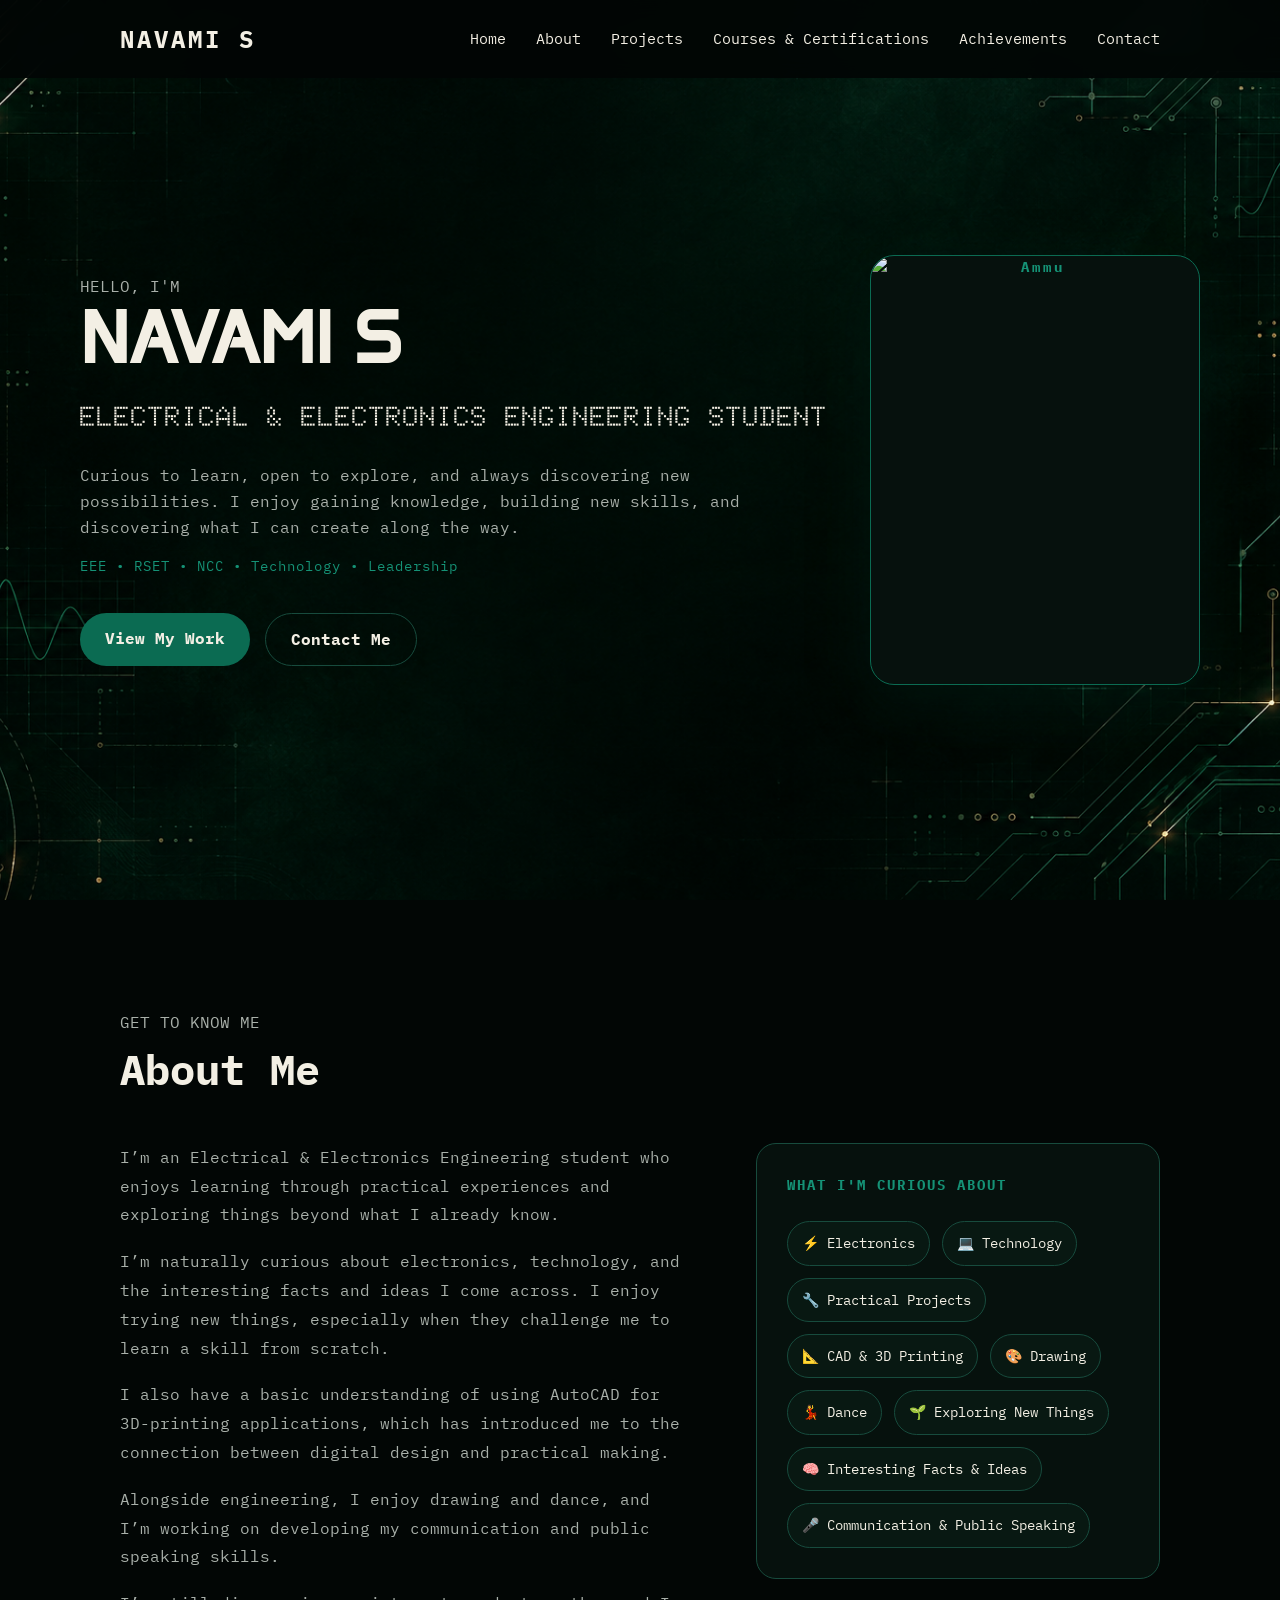
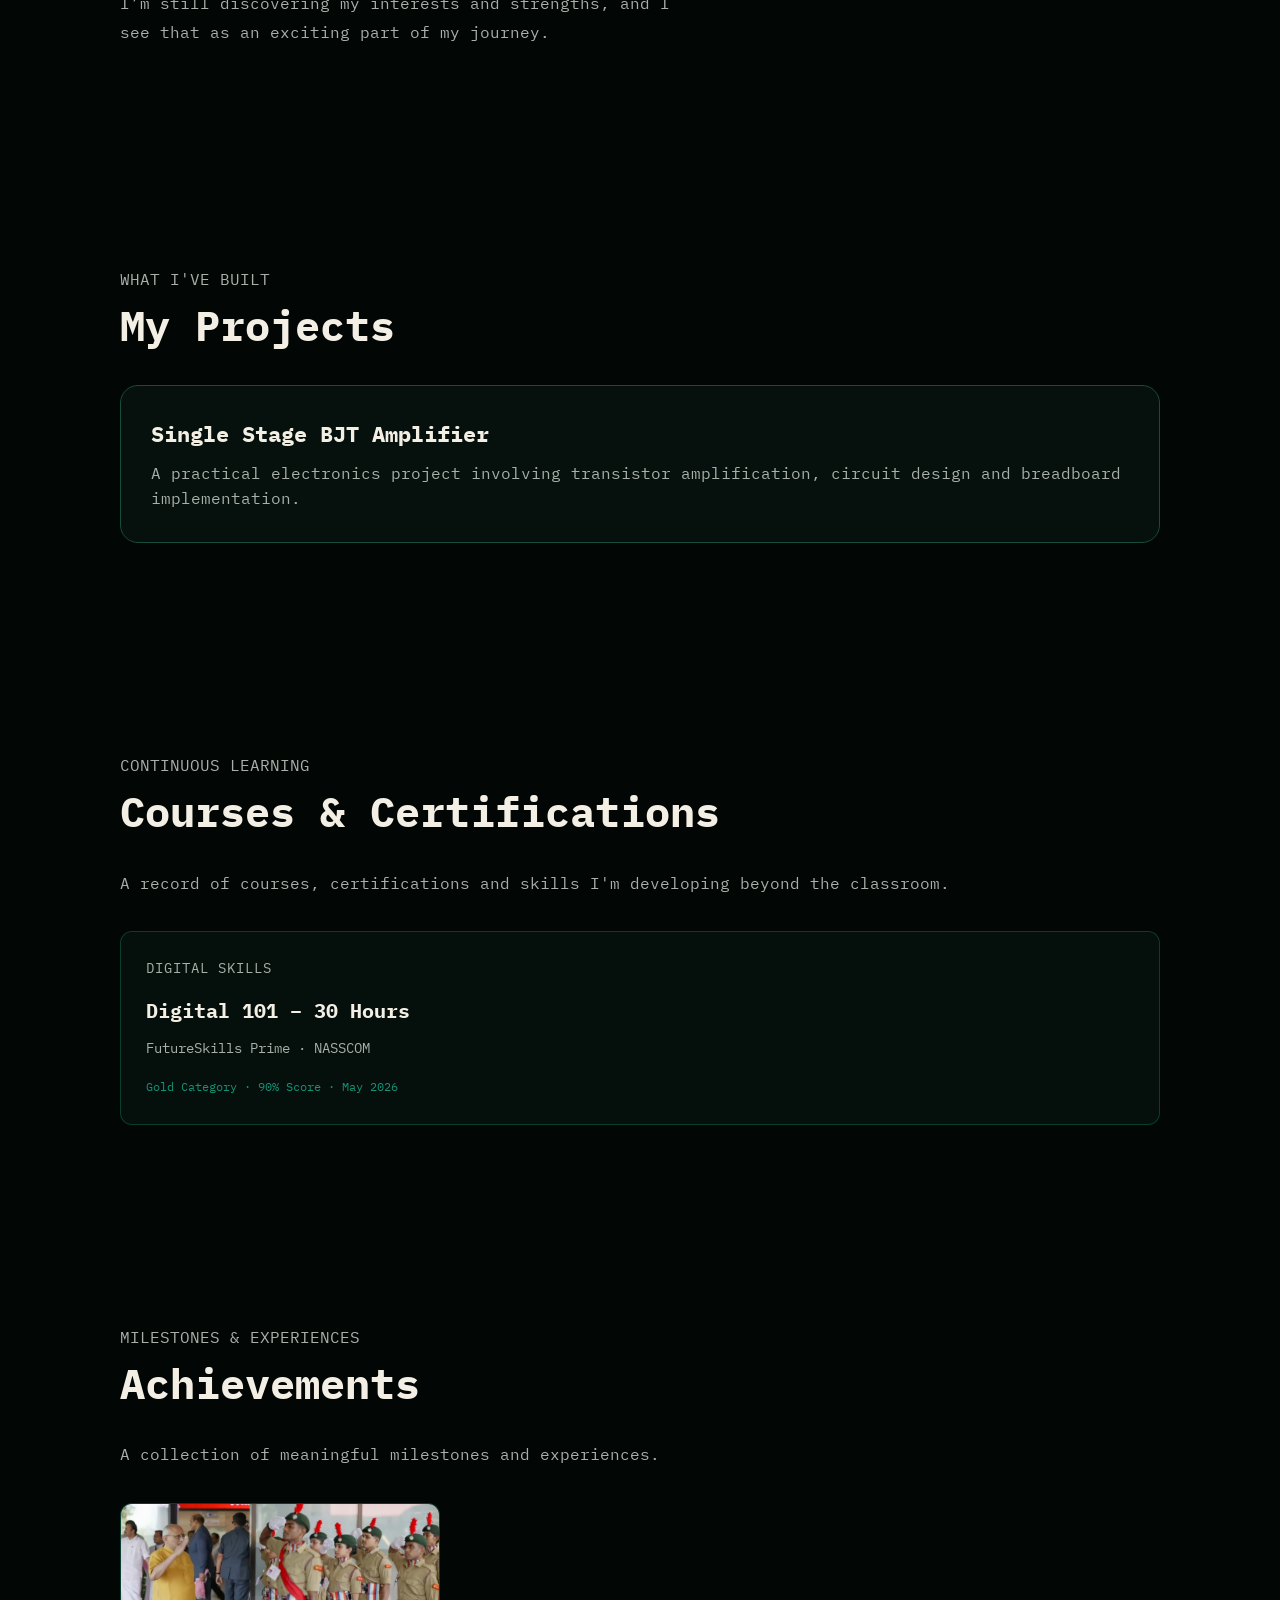
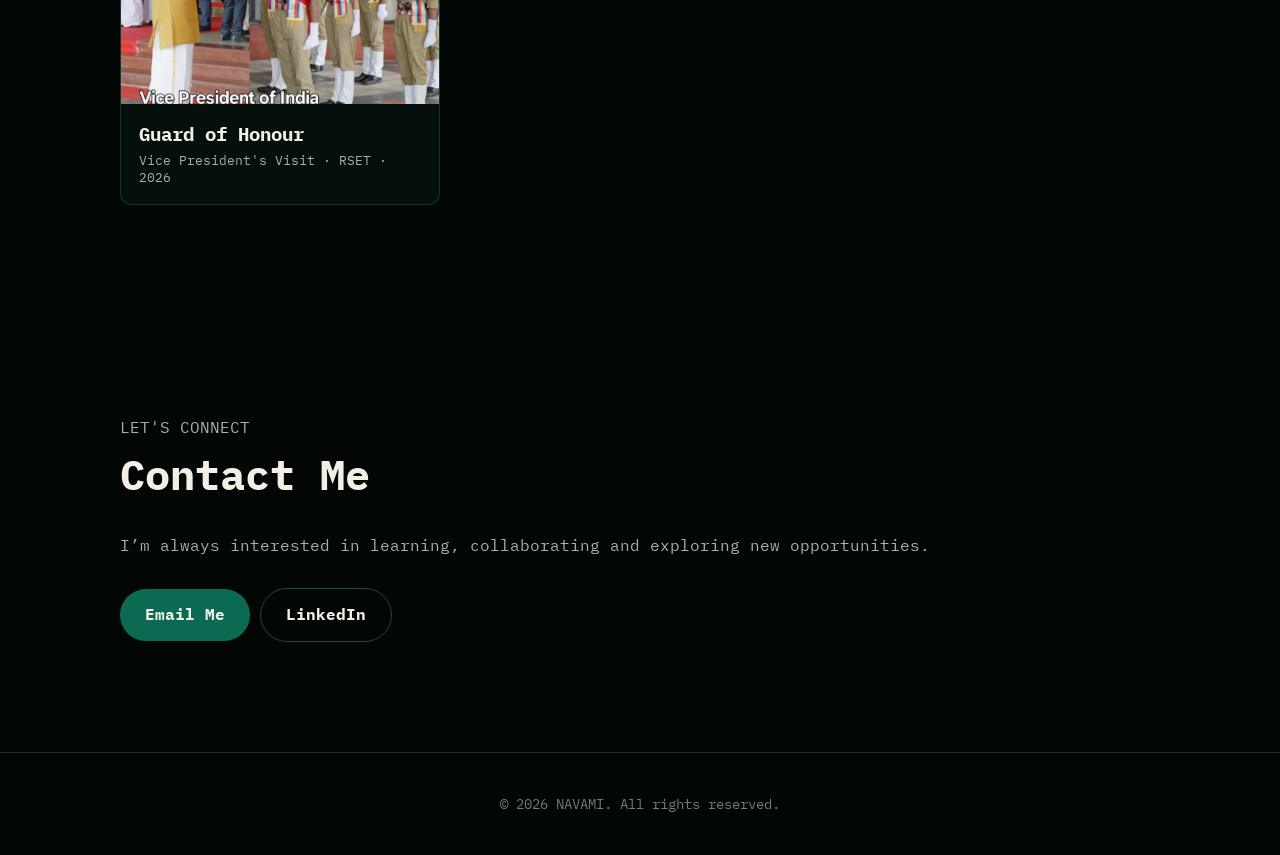
==== index.html @ b19b9f3b "Add files via upload" ====
<!DOCTYPE html>
<html lang="en">
<head>
    <meta charset="UTF-8">
    <meta name="viewport" content="width=device-width, initial-scale=1.0">
    <title>NAVAMI S | Portfolio</title>

<link rel="preconnect" href="https://fonts.googleapis.com">
<link rel="preconnect" href="https://fonts.gstatic.com" crossorigin>
<link href="https://fonts.googleapis.com/css2?family=Doto:wght@400;500;600;700&family=IBM+Plex+Mono&family=Anta&display=swap" rel="stylesheet">

    <link rel="stylesheet" href="style.css">
</head>

<body>

    <header>
        <nav>
            <div class="logo">NAVAMI S</div>

        <ul>
    <li><a href="#home">Home</a></li>
    <li><a href="#about">About</a></li>
   <li><a href="#projects">Projects</a></li>
<li><a href="#courses">Courses & Certifications</a></li>
<li><a href="#achievements">Achievements</a></li>
    <li><a href="#contact">Contact</a></li>
</ul>
        </nav>
    </header>


    <main>

<section id="home" class="hero">

    <div class="hero-text">

        <p class="small-text">HELLO, I'M</p>

        <h1>NAVAMI S</h1>

        <h2>ELECTRICAL & ELECTRONICS ENGINEERING STUDENT</h2>

        <p>
            Curious to learn, open to explore, and always discovering
            new possibilities. I enjoy gaining knowledge, building
            new skills, and discovering what I can create along the way.
        </p>

        <p class="identity">
            EEE • RSET • NCC • Technology • Leadership
        </p>

        <div class="buttons">
            <a href="#projects" class="button">View My Work</a>
            <a href="#contact" class="button outline">Contact Me</a>
        </div>

    </div>

      <div class="photo-placeholder">
        <img src="AMMU.jpg" alt="Ammu">
    </div>

</section>


  <section id="about">

    <p class="small-text">GET TO KNOW ME</p>

    <h2>About Me</h2>

    <div class="about-content">

        <div class="about-text">

            <p>
                I’m an Electrical & Electronics Engineering student who enjoys
                learning through practical experiences and exploring things
                beyond what I already know.
            </p>

            <p>
                I’m naturally curious about electronics, technology, and the
                interesting facts and ideas I come across. I enjoy trying new
                things, especially when they challenge me to learn a skill
                from scratch.
            </p>

            <p>
                I also have a basic understanding of using AutoCAD for
                3D-printing applications, which has introduced me
                to the connection between digital design and practical making.
            </p>

            <p>
                Alongside engineering, I enjoy drawing and dance, and I’m
                working on developing my communication and public speaking
                skills.
            </p>

            <p>
                I’m still discovering my interests and strengths, and I see
                that as an exciting part of my journey.
            </p>

        </div>


        <div class="interests">

            <h3>WHAT I'M CURIOUS ABOUT</h3>

            <div class="interest-list">

                <span>⚡ Electronics</span>
                <span>💻 Technology</span>
                <span>🔧 Practical Projects</span>
                <span>📐 CAD & 3D Printing</span>
                <span>🎨 Drawing</span>
                <span>💃 Dance</span>
                <span>🌱 Exploring New Things</span>
                <span>🧠 Interesting Facts & Ideas</span>
                <span>🎤 Communication & Public Speaking</span>

            </div>

        </div>

    </div>

</section>


        <section id="projects">

            <p class="small-text">WHAT I'VE BUILT</p>

            <h2>My Projects</h2>

            <div class="project-card">

                <h3>Single Stage BJT Amplifier</h3>

                <p>
                    A practical electronics project involving transistor
                    amplification, circuit design and breadboard implementation.
                </p>

            </div>


       
        </section>

<!-- COURSES & CERTIFICATIONS SECTION -->

<section id="courses">

    <p class="small-text">CONTINUOUS LEARNING</p>

    <h2>Courses & Certifications</h2>

    <p class="section-description">
        A record of courses, certifications and skills
        I'm developing beyond the classroom.
    </p>

    <div class="courses-grid">

       
<div class="course-card">

    <p class="course-category">DIGITAL SKILLS</p>

    <h3>Digital 101 – 30 Hours</h3>

    <p>FutureSkills Prime · NASSCOM</p>

    <span class="course-status">
        Gold Category · 90% Score · May 2026
    </span>

</div>


    </div>

</section>


        <!-- ACHIEVEMENTS SECTION -->
        <section id="achievements">

            <p class="small-text">MILESTONES & EXPERIENCES</p>

            <h2>Achievements</h2>

            <p class="section-description">
                A collection of meaningful milestones and experiences.
            </p>

            <div class="achievements-grid">

                <button class="achievement-card" type="button"
                    onclick="openAchievement()">

                    <img src="guard-of-honour-cover.jpg"
                         alt="Guard of Honour">

                    <div class="achievement-caption">
                        <h3>Guard of Honour</h3>
                        <p>Vice President's Visit · RSET · 2026</p>
                    </div>

                </button>

            </div>

        </section>

        <!-- ACHIEVEMENT POP-UP -->

       <div id="achievement-modal" class="achievement-modal"
     aria-hidden="true">

            <div class="modal-content">

                <button class="modal-close" type="button"
                        onclick="closeAchievement()"
                        aria-label="Close pop-up">
                    &times;
                </button>

                <!-- DETAILS FIRST -->

                <p class="small-text">ACHIEVEMENT / 01</p>

                <h2>Guard of Honour</h2>

                <p class="modal-organization">
                    RAJAGIRI SCHOOL OF ENGINEERING & TECHNOLOGY
                </p>

                <p class="modal-date">
                    31 AUGUST 2026
                </p>

                <div class="modal-divider"></div>

                <h3>About the Achievement</h3>

                <p>
                    Selected as one of 13 NCC cadets to participate
                    in the Guard of Honour during the Vice President's
                    visit to Rajagiri School of Engineering & Technology.
                </p>

                <h3>My Involvement</h3>

                <p>
                    Participated as a member of the Guard of Honour
                    representing the RSET NCC unit.
                </p>

                <div class="modal-divider"></div>

              <!-- COVER IMAGE -->

<div class="achievement-featured">
    <img class="achievement-photo"
         src="guard-of-honour-cover.jpg"
         alt="Guard of Honour cover photograph">
</div>

<!-- EVENT GALLERY -->

<h3>Event Gallery</h3>

<div class="achievement-gallery">

    <img class="achievement-photo"
         src="guard-photo-1.jpg" alt="Event photograph 1">

    <img class="achievement-photo"
         src="guard-photo-2.jpg" alt="Event photograph 2">

    <img class="achievement-photo"
         src="guard-photo-3.jpg" alt="Event photograph 3">

    <img class="achievement-photo"
         src="guard-photo-4.jpg" alt="Event photograph 4">

</div>

            </div>

        </div>
<!-- PHOTO LIGHTBOX -->

<div id="photo-lightbox" class="photo-lightbox">

    <button class="lightbox-close"
            onclick="closePhotoViewer()"
            aria-label="Close photo viewer">
        &times;
    </button>

    <button class="lightbox-arrow lightbox-prev"
            onclick="changePhoto(-1)"
            aria-label="Previous photo">
        &#10094;
    </button>

    <img id="lightbox-image" src="" alt="Achievement photograph">

    <button class="lightbox-arrow lightbox-next"
            onclick="changePhoto(1)"
            aria-label="Next photo">
        &#10095;
    </button>

    <p id="lightbox-counter"></p>

</div>

        <section id="contact">


    <p class="small-text">LET'S CONNECT</p>

    <h2>Contact Me</h2>

    <p>
        I’m always interested in learning, collaborating and
        exploring new opportunities.
    </p>


    <div class="contact-buttons">

     <a href="mailto:navaminavahara@gmail.com" class="button">
    Email Me
</a>

      <a href="https://www.linkedin.com/in/navami-s-a419b637b" class="button outline" target="_blank">
    LinkedIn
</a>

    </div>

</section>
    </main>


    <footer>
        <p>© 2026 NAVAMI. All rights reserved.</p>
    </footer>


    <script src="script.js"></script>
<script type="module" src="firebase.js"></script>
</body>
</html>
---- style.css ----
/* ---------- BASIC SETTINGS ---------- */

* {
    margin: 0;
    padding: 0;
    box-sizing: border-box;
    scroll-behavior: smooth;
}

body {
    font-family: "IBM Plex Mono", sans-serif;
    background-color: #020605;
    background-image: url("background.png");
    background-size: cover;
    background-position: center top;
    background-attachment: fixed;
    background-repeat: no-repeat;
    color: #F3EFE4;
    line-height: 1.6;
}

/* ---------- NAVIGATION ---------- */

header {
    position: fixed;
    top: 0;
    width: 100%;
    background: rgba(2, 6, 5, 0.92);
    backdrop-filter: blur(10px);
    z-index: 1000;
}

nav {
    max-width: 1100px;
    margin: auto;
    padding: 20px 30px;

    display: flex;
    justify-content: space-between;
    align-items: center;
}

.logo {
    font-size: 24px;
    font-weight: bold;
    letter-spacing: 3px;
}

nav ul {
    list-style: none;
    display: flex;
    gap: 30px;
}

nav a {
    color: #F3EFE4;
    text-decoration: none;
    font-size: 15px;
    transition: 0.3s;
}

nav a:hover {
    color: #159276;
}


/* ---------- HERO SECTION ---------- */

.hero {
    min-height: 100vh;

    display: flex;
    align-items: center;
    justify-content: space-between;
    gap: 80px;

    max-width: 1200px;
    margin: auto;
    padding: 120px 40px 80px;
}

.hero-text {
    max-width: 700px;
}
.hero-text h1 {
    font-family: "Anta", sans-serif;
    font-size: 72px;
    line-height: 1.1;
    margin-bottom: 15px;
}
.hero-text h2 {
    font-family: "Doto", sans-serif;
    font-size:28px;
    white-space: nowrap;
}
.hero-visual {
    flex: 0 0 360px;
    display: flex;
    justify-content: center;
    align-items: center;
}

.photo-placeholder {
    width: 330px;
    height: 430px;

    border: 1px solid #0B6B52;
    border-radius: 24px;

    display: flex;
    justify-content: center;
    align-items: center;

    background: #06110D;

    color: #159276;
    font-size: 14px;
    font-weight: bold;
    letter-spacing: 3px;
    text-align: center;

    box-shadow: 0 20px 60px rgba(0, 40, 30, 0.35);
}
.photo-placeholder img {
    width: 100%;
    height: 100%;
    object-fit: cover;
    border-radius: 24px;
    display: block;
}
.identity {
    margin-top: 15px;
    color: #159276 !important;
    font-size: 14px !important;
    letter-spacing: 1px;
}


/* ---------- BUTTONS ---------- */

.buttons {
    margin-top: 35px;
    display: flex;
    gap: 15px;
    flex-wrap: wrap;
}

.button {
    display: inline-block;
    padding: 13px 25px;
    background: #0B6B52;
    color: #F3EFE4;
    text-decoration: none;
    font-weight: bold;
    border-radius: 30px;
    transition: 0.3s;
}

.button:hover {
    background: #159276;
    transform: translateY(-3px);
}

.button.outline {
    background: transparent;
    color: #F3EFE4;
    border: 1px solid #174B3D;
}


/* ---------- GENERAL SECTIONS ---------- */

section:not(.hero) {
    max-width: 1100px;
    margin: auto;
    padding: 110px 30px;
}

section h2 {
    font-size: 42px;
    margin-bottom: 25px;
}

section p {
    max-width: 100%;
    color: #A9B0AA;
}


/* ---------- ABOUT SECTION ---------- */

.about-content {
    display: grid;
    grid-template-columns: 1.4fr 1fr;
    gap: 70px;
    align-items: start;
    margin-top: 40px;
}

.about-text {
    display: flex;
    flex-direction: column;
    gap: 18px;
}

.about-text p {
    color: #A9B0AA;
    font-size: 16px;
    line-height: 1.8;
}


/* ---------- INTERESTS ---------- */

.interests {
    background: #06110D;
    border: 1px solid #174B3D;
    border-radius: 20px;
    padding: 30px;
}

.interests h3 {
    color: #159276;
    font-size: 14px;
    letter-spacing: 2px;
    margin-bottom: 25px;
}

.interest-list {
    display: flex;
    flex-wrap: wrap;
    gap: 12px;
}

.interest-list span {
    display: inline-block;
    padding: 10px 14px;
    background: #081812;
    border: 1px solid #174B3D;
    border-radius: 30px;
    color: #F3EFE4;
    font-size: 14px;
    transition: 0.3s;
}

.interest-list span:hover {
    border-color: #159276;
    transform: translateY(-2px);
}


/* ---------- PROJECTS ---------- */

.project-card {
    margin-top: 25px;
    padding: 30px;

    background: #06110D;
    border: 1px solid #174B3D;
    border-radius: 18px;

    transition: 0.3s;
}

.project-card:hover {
    transform: translateY(-5px);
    border-color: #159276;
}

.project-card h3 {
    font-size: 22px;
    margin-bottom: 10px;
}


/* ---------- FOOTER ---------- */

footer {
    text-align: center;
    padding: 40px 20px;
    border-top: 1px solid #12352C;
    color: #737B76;
    font-size: 14px;
}


/* ---------- MOBILE ---------- */

@media (max-width: 700px) {

    nav {
        padding: 18px 20px;
    }

    nav ul {
        gap: 12px;
    }

    nav a {
        font-size: 13px;
    }

    .hero {
        flex-direction: column;
        text-align: center;
        gap: 50px;
    }

    .hero-text {
        max-width: 100%;
    }

    .hero-visual {
        flex: none;
    }

    .photo-placeholder {
        width: 280px;
        height: 360px;
    }

    .buttons {
        justify-content: center;
    }

    section:not(.hero) {
        padding-left: 20px;
        padding-right: 20px;
    }

    section h2 {
        font-size: 34px;
    }

    .about-content {
        grid-template-columns: 1fr;
        gap: 40px;
    }

    .about-text p {
        font-size: 15px;
    }

    .interests {
        padding: 25px;
    }
}
.contact-buttons {
    margin-top: 30px;
}

/* ACHIEVEMENTS SECTION */

#achievements {
    padding-top: 100px;
    padding-bottom: 100px;
}

.section-description {
    color: #A9B0AA;
    margin-top: 15px;
    margin-bottom: 35px;
}

/* Achievement card layout */

.achievements-grid {
    display: grid;
    grid-template-columns: repeat(auto-fit, minmax(260px, 320px));
    gap: 25px;
}

/* Individual card */

.achievement-card {
    background: rgba(6, 17, 13, 0.9);
    border: 1px solid rgba(21, 146, 118, 0.35);
    border-radius: 12px;
    overflow: hidden;
    padding: 0;
    text-align: left;
    color: #F3EFE4;
    cursor: pointer;
    font-family: inherit;
    transition: transform 0.3s ease, border-color 0.3s ease;
}

.achievement-card:hover {
    transform: translateY(-6px);
    border-color: #159276;
}

.achievement-card img {
    width: 100%;
    height: 200px;
    object-fit: cover;
    display: block;
}

.achievement-caption {
    padding: 18px;
}

.achievement-caption h3 {
    font-size: 19px;
    margin-bottom: 6px;
    color: #F3EFE4;
}

.achievement-caption p {
    font-size: 13px;
    color: #A9B0AA;
}


/* ACHIEVEMENT POP-UP */

.achievement-modal {
    display: none;
    position: fixed;
    inset: 0;
    z-index: 1000;
   background: rgba(2, 6, 5, 0.35);
backdrop-filter: blur(4px);
    justify-content: center;
    align-items: center;
    padding: 20px;
}

.achievement-modal.active {
    display: flex;
}

.modal-content {
    position: relative;
    background: #06110D;
    border: 1px solid #0B6B52;
    border-radius: 16px;
    padding: 40px;
    width: 100%;
    max-width: 750px;
    max-height: 85vh;
    overflow-y: auto;
    color: #F3EFE4;
}

.modal-content h2 {
    margin-bottom: 10px;
}

.modal-content h3 {
    color: #159276;
    margin-top: 25px;
    margin-bottom: 10px;
}

.modal-content p {
    color: #A9B0AA;
}

.modal-organization {
    font-size: 13px;
    letter-spacing: 1px;
}

.modal-date {
    font-size: 12px;
    margin-top: 8px;
}

.modal-divider {
    height: 1px;
    background: rgba(21, 146, 118, 0.35);
    margin: 25px 0;
}

.modal-close {
    position: absolute;
    top: 15px;
    right: 20px;
    background: transparent;
    border: none;
    color: #F3EFE4;
    font-size: 30px;
    cursor: pointer;
}

.achievement-gallery {
    display: grid;
    grid-template-columns: repeat(2, 1fr);
    gap: 15px;
    margin-top: 20px;
}

.achievement-gallery img {
    width: 100%;
    height: 190px;
    object-fit: cover;
    border-radius: 10px;
}

@media (max-width: 600px) {
    .modal-content {
        padding: 25px 20px;
    }

    .achievement-gallery {
        grid-template-columns: 1fr;
    }
}
/* SEPARATE FEATURED IMAGES */

.achievement-featured {
    width: 100%;
    margin: 20px 0;
}

.achievement-featured img {
    width: 100%;
    aspect-ratio: 16 / 9;
    object-fit: cover;
    object-position: center;
    display: block;
    border-radius: 10px;
}

/* PHOTO LIGHTBOX */

.photo-lightbox {
    display: none;
    position: fixed;
    inset: 0;
    z-index: 2000;
    background: rgba(2, 6, 5, 0.96);
    justify-content: center;
    align-items: center;
    padding: 60px;
}

.photo-lightbox.active {
    display: flex;
}

#lightbox-image {
    max-width: 85%;
    max-height: 80vh;
    object-fit: contain;
    border-radius: 10px;
    border: 1px solid #159276;
}

.lightbox-close {
    position: absolute;
    top: 20px;
    right: 30px;
    background: transparent;
    border: none;
    color: #F3EFE4;
    font-size: 40px;
    cursor: pointer;
}

.lightbox-arrow {
    position: absolute;
    top: 50%;
    transform: translateY(-50%);
    background: rgba(11, 107, 82, 0.5);
    border: 1px solid #159276;
    color: #F3EFE4;
    font-size: 25px;
    padding: 12px 18px;
    cursor: pointer;
    border-radius: 8px;
}

.lightbox-prev {
    left: 20px;
}

.lightbox-next {
    right: 20px;
}

#lightbox-counter {
    position: absolute;
    bottom: 20px;
    color: #F3EFE4;
    font-size: 14px;
}

.achievement-photo {
    cursor: pointer;
}

@media (max-width: 600px) {
    .photo-lightbox {
        padding: 20px;
    }

    #lightbox-image {
        max-width: 100%;
        max-height: 70vh;
    }

    .lightbox-arrow {
        font-size: 18px;
        padding: 8px 12px;
    }
}

/* COURSES & CERTIFICATIONS */

#courses {
    padding-top: 100px;
    padding-bottom: 100px;
}

.courses-grid {
    display: grid;
    grid-template-columns: repeat(auto-fit, minmax(250px, 1fr));
    gap: 22px;
    margin-top: 35px;
}

.course-card {
    background: rgba(6, 17, 13, 0.9);
    border: 1px solid rgba(21, 146, 118, 0.35);
    border-radius: 12px;
    padding: 25px;
    transition: transform 0.3s ease, border-color 0.3s ease;
}

.course-card:hover {
    transform: translateY(-5px);
    border-color: #159276;
}

.course-category {
    color: #159276;
    font-family: 'IBM Plex Mono', monospace;
    font-size: 11px;
    letter-spacing: 1px;
    margin-bottom: 15px;
}

.course-card h3 {
    color: #F3EFE4;
    font-size: 20px;
    margin-bottom: 10px;
}

.course-card p {
    color: #A9B0AA;
    font-size: 14px;
}

.course-status {
    display: inline-block;
    color: #159276;
    font-size: 12px;
    margin-top: 18px;
}
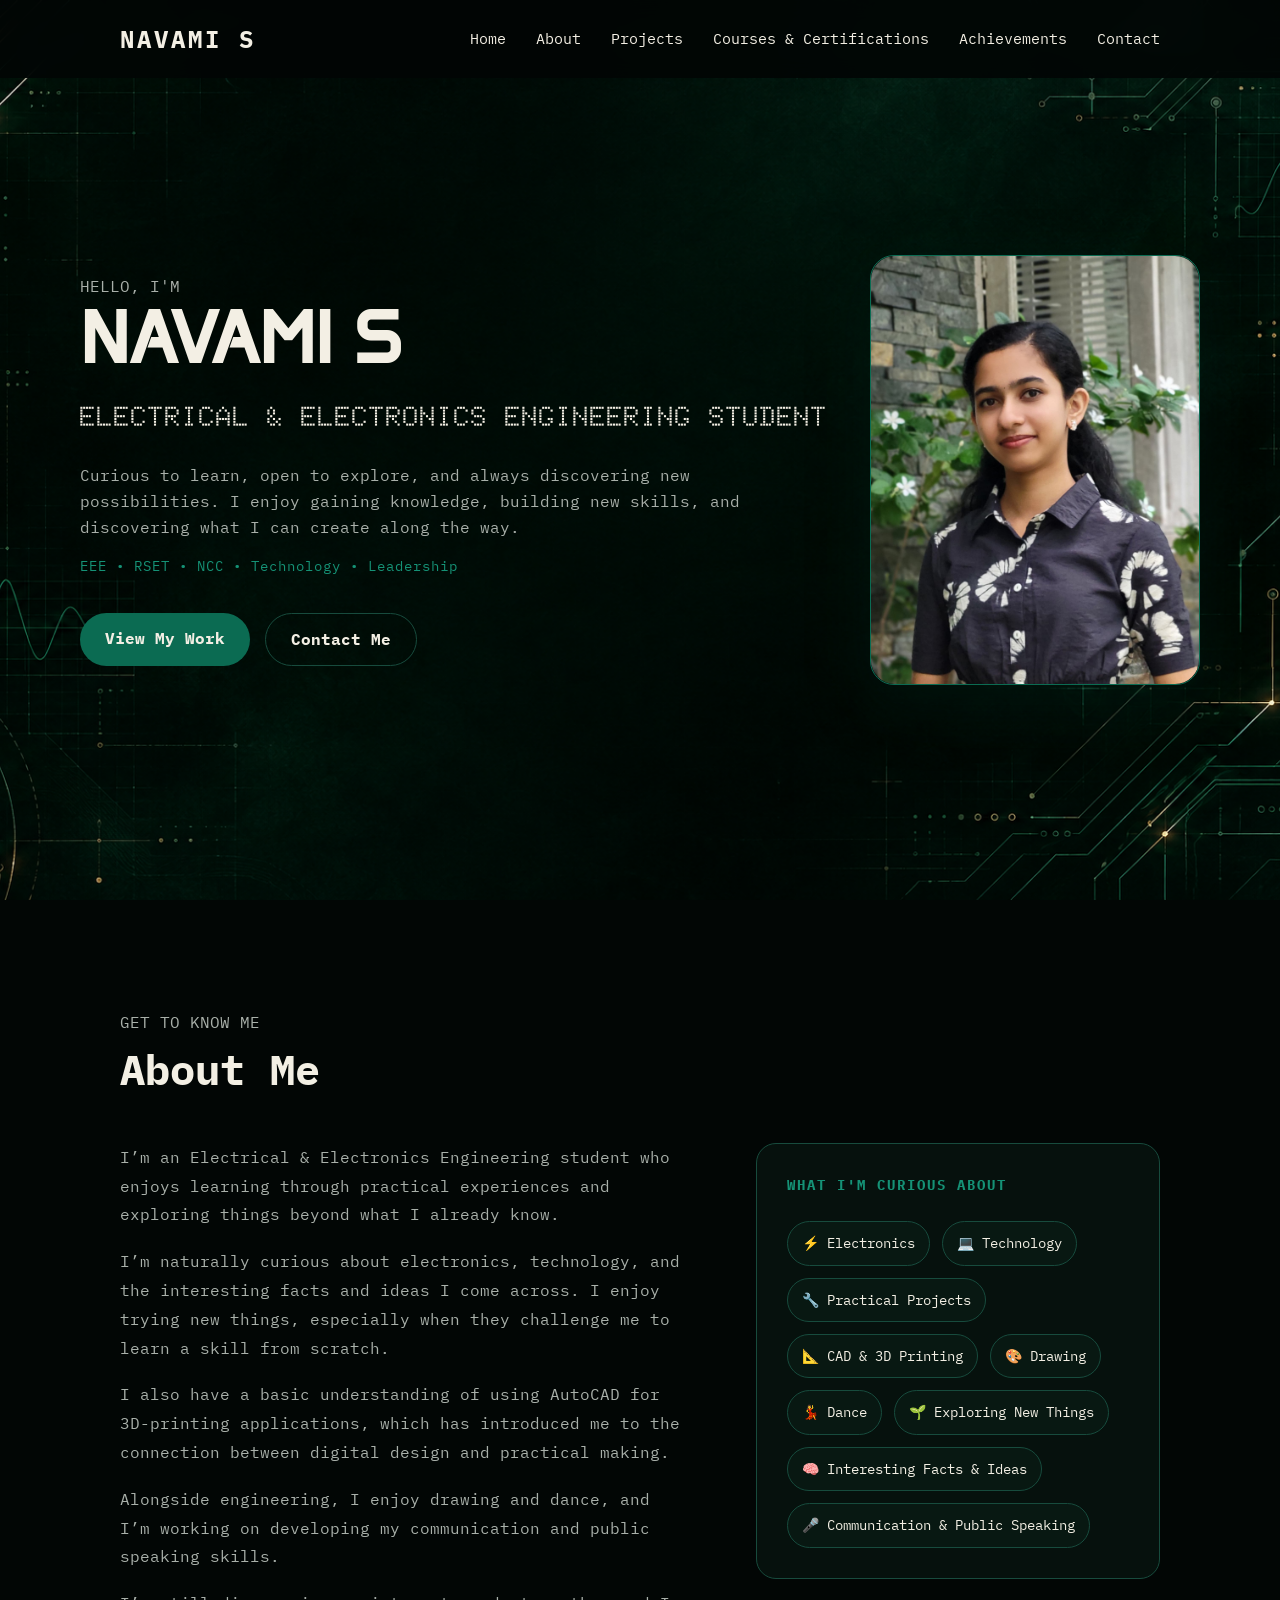
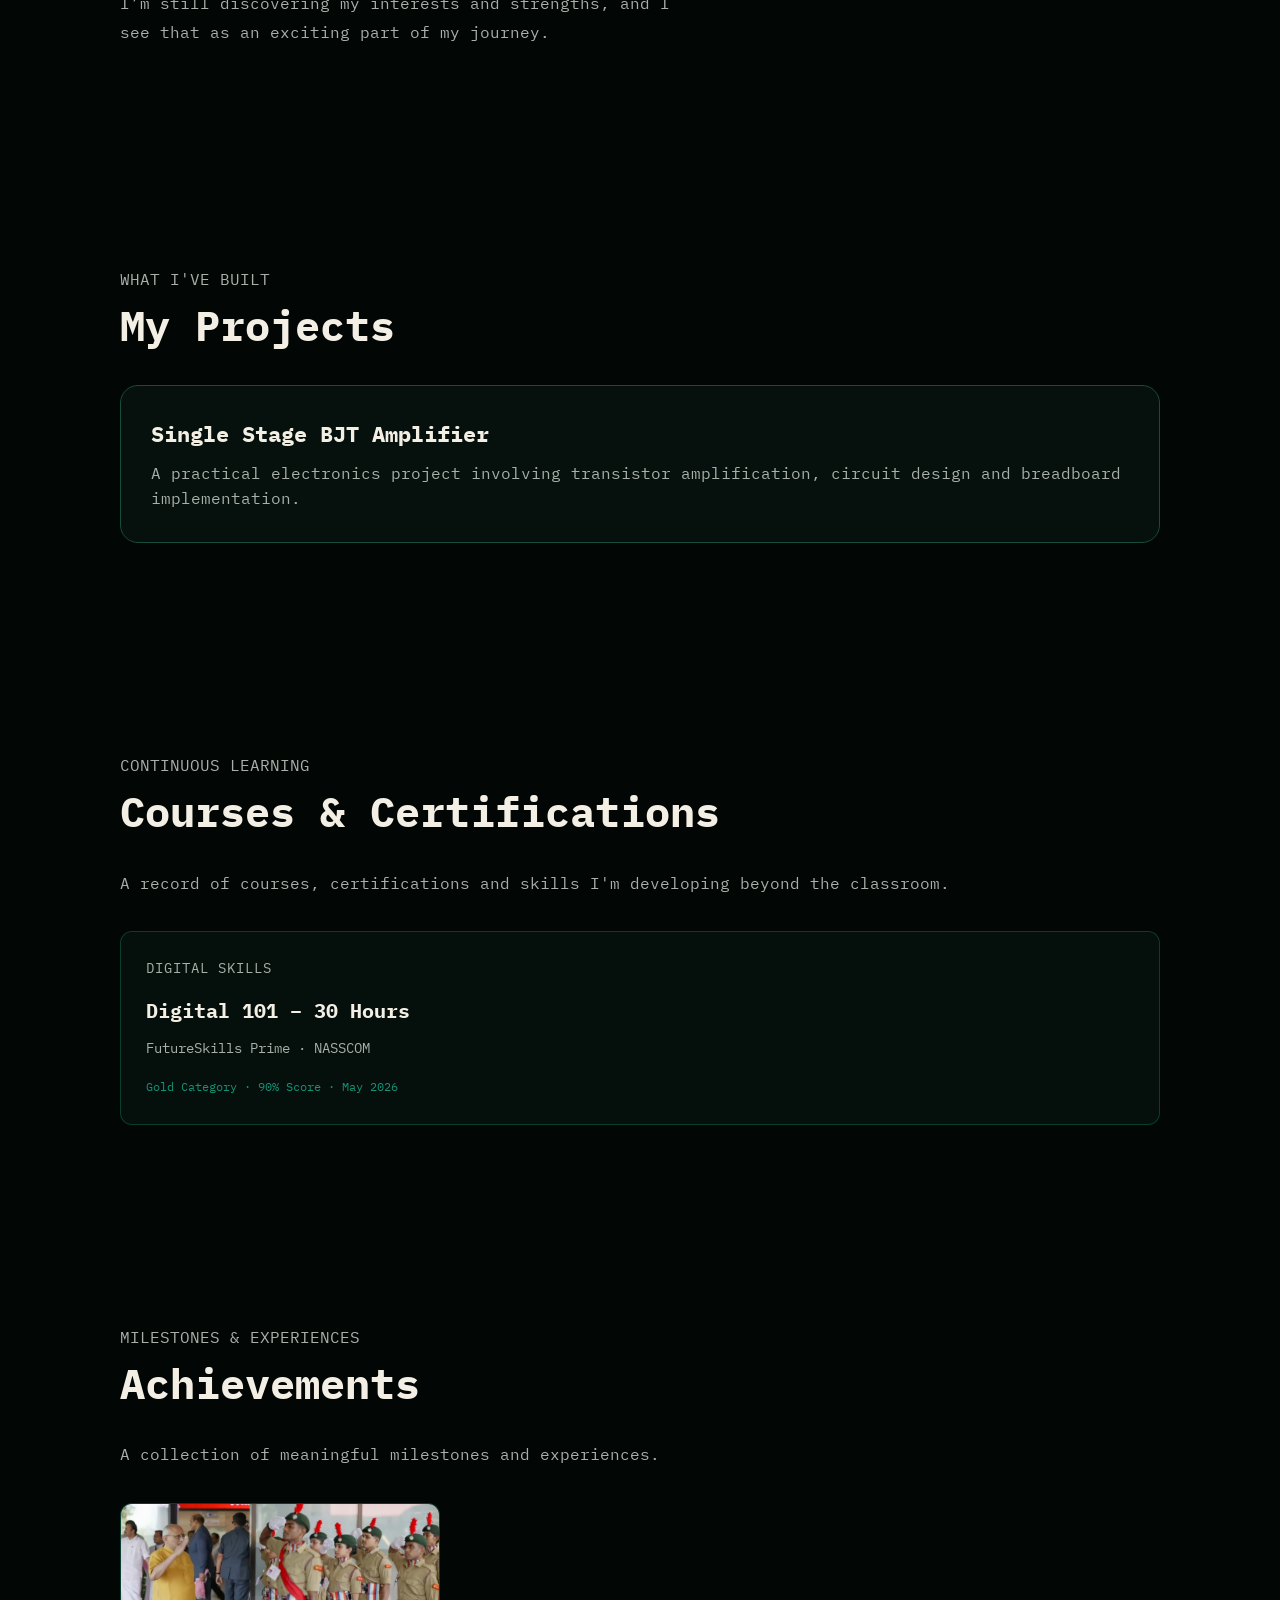
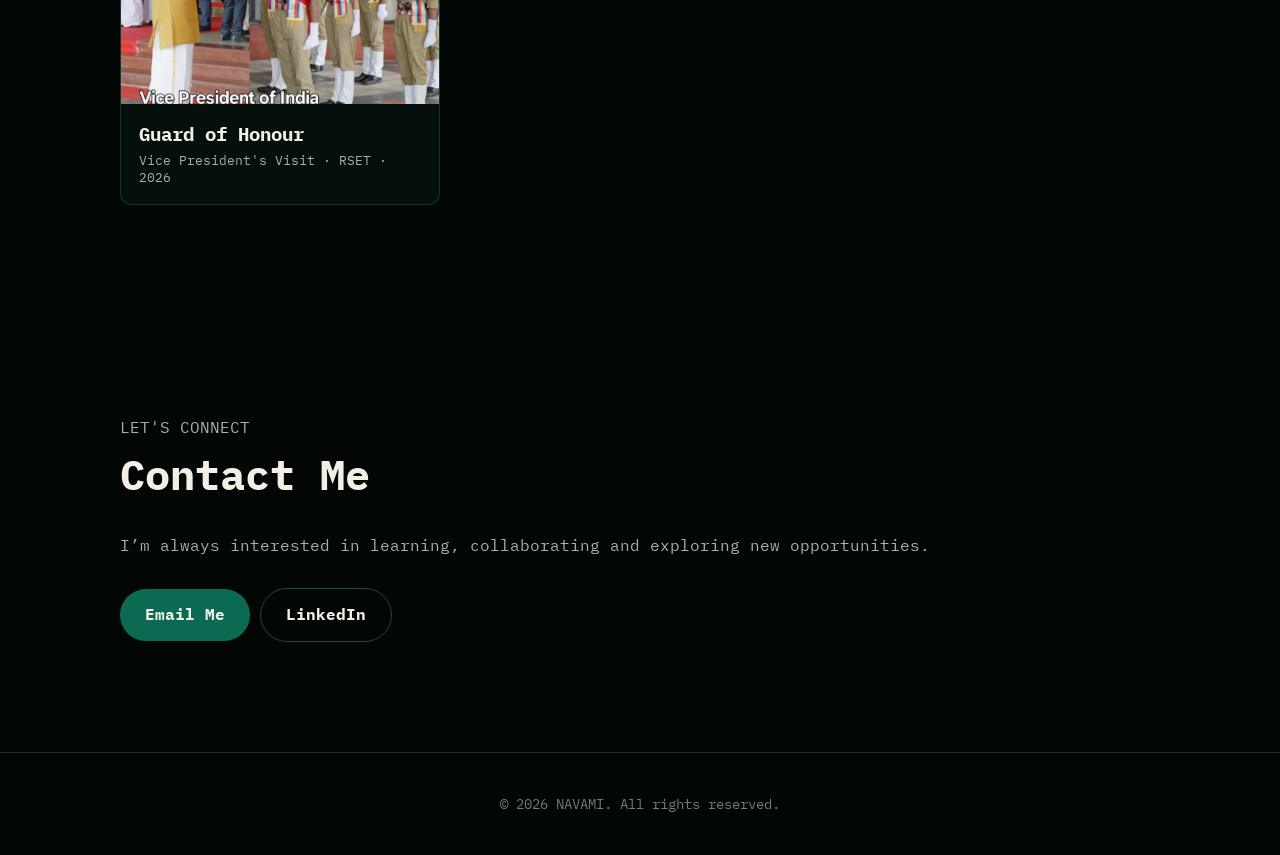
==== commit dea5cc43: "Update index.html" ====
--- a/index.html
+++ b/index.html
@@ -361,6 +361,6 @@
 
 
     <script src="script.js"></script>
-<script type="module" src="firebase.js"></script>
+
 </body>
-</html>+</html>
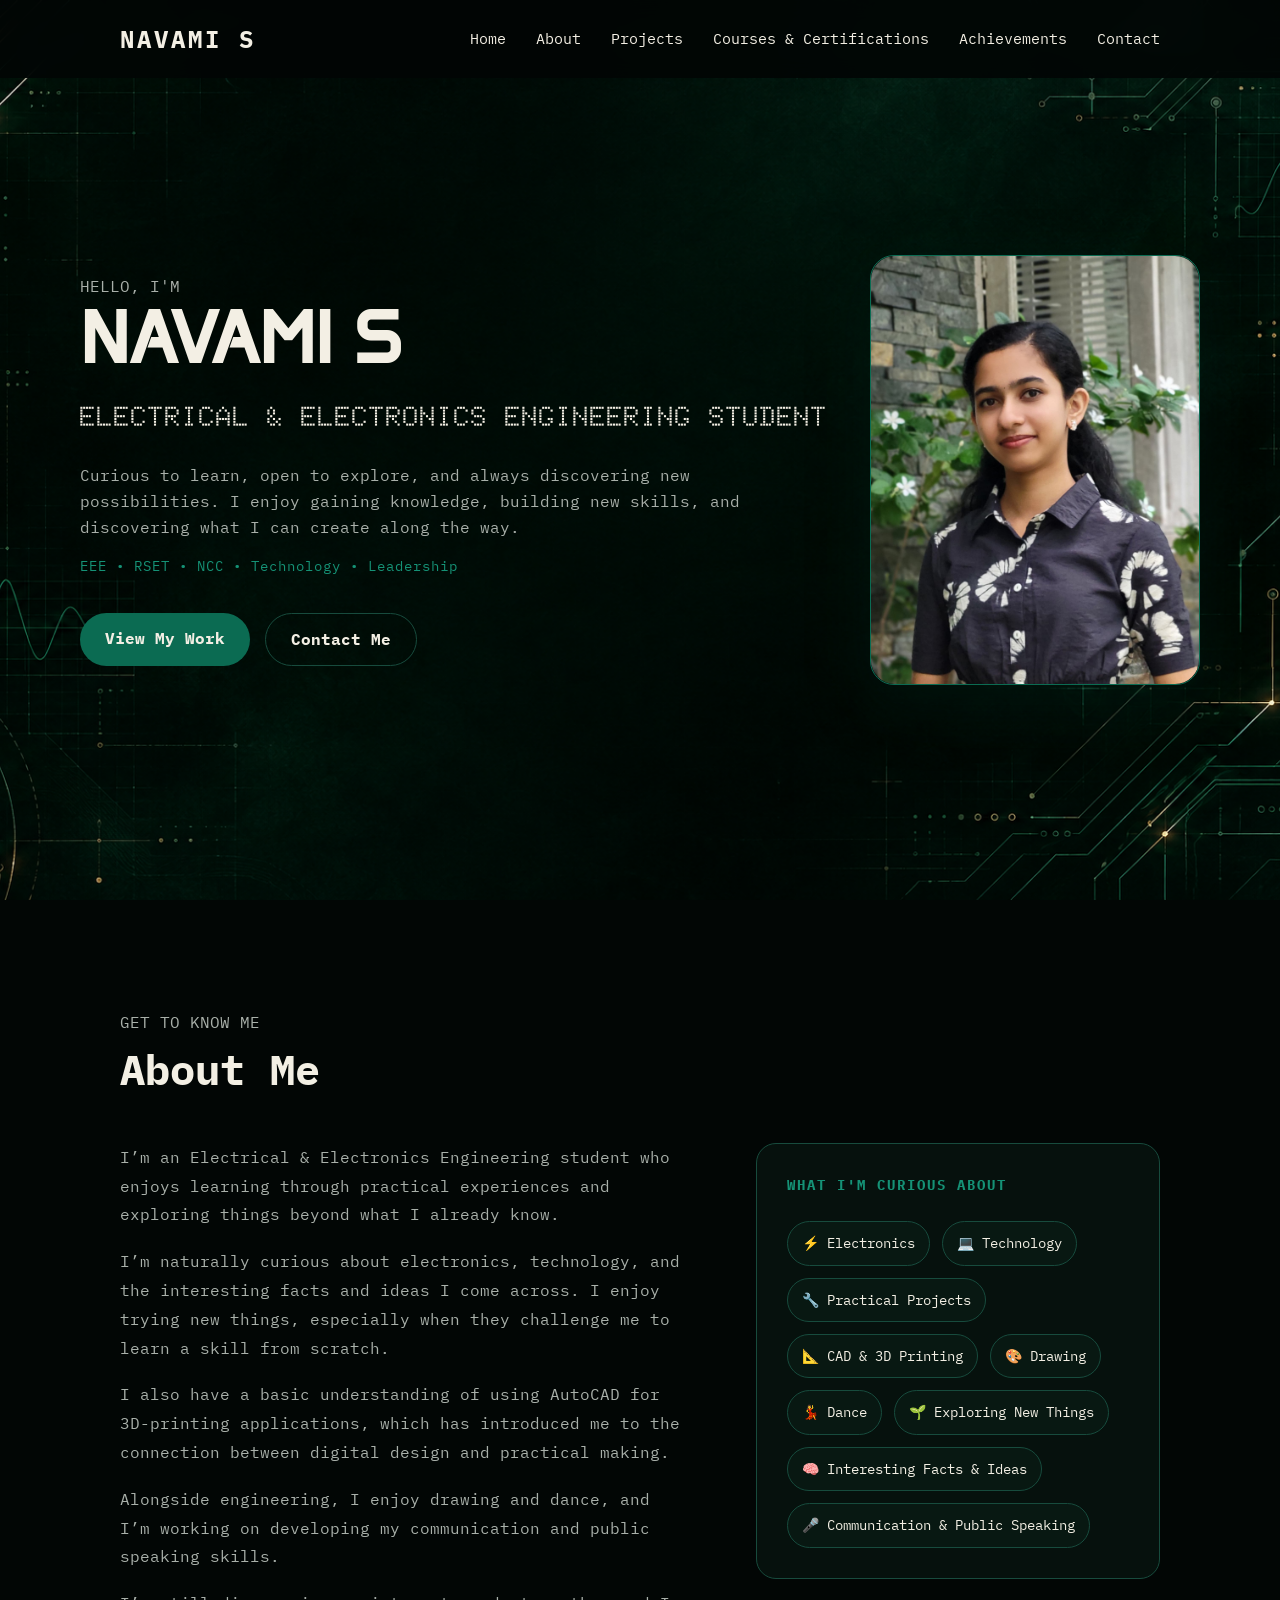
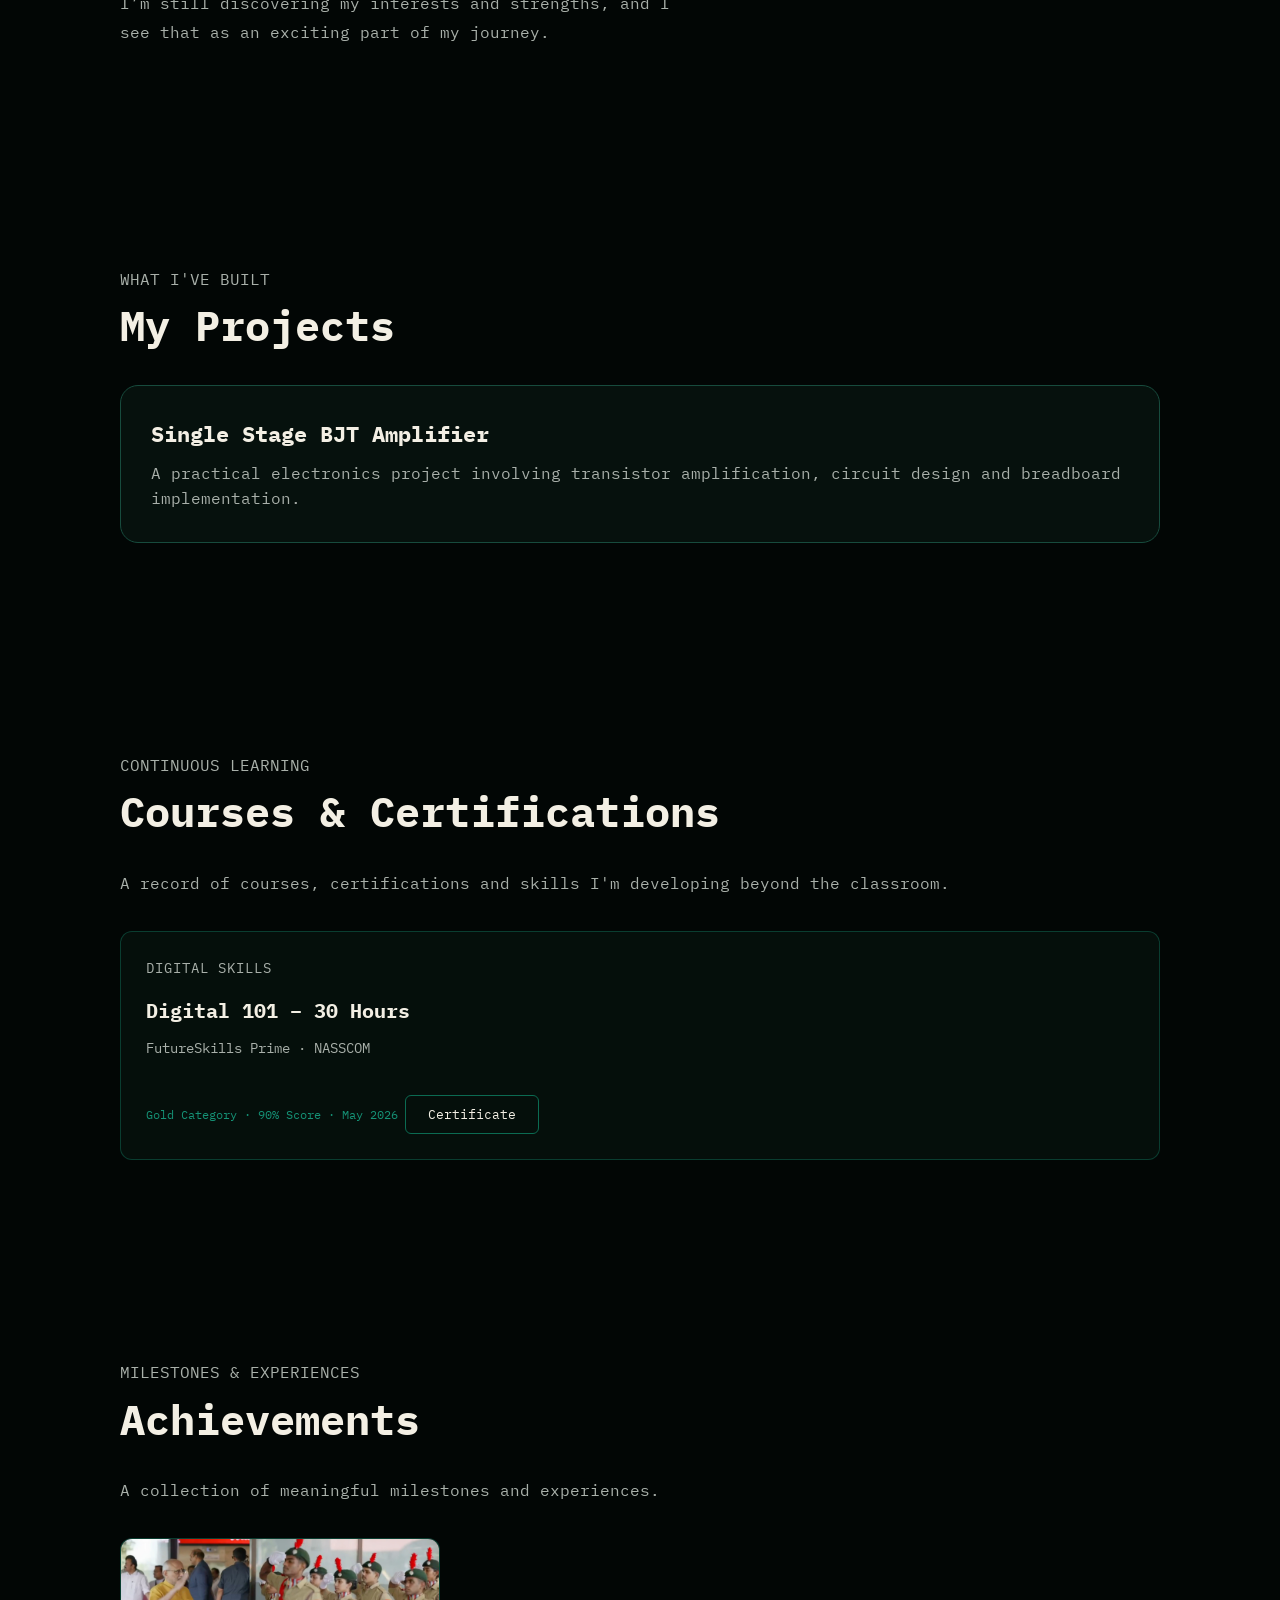
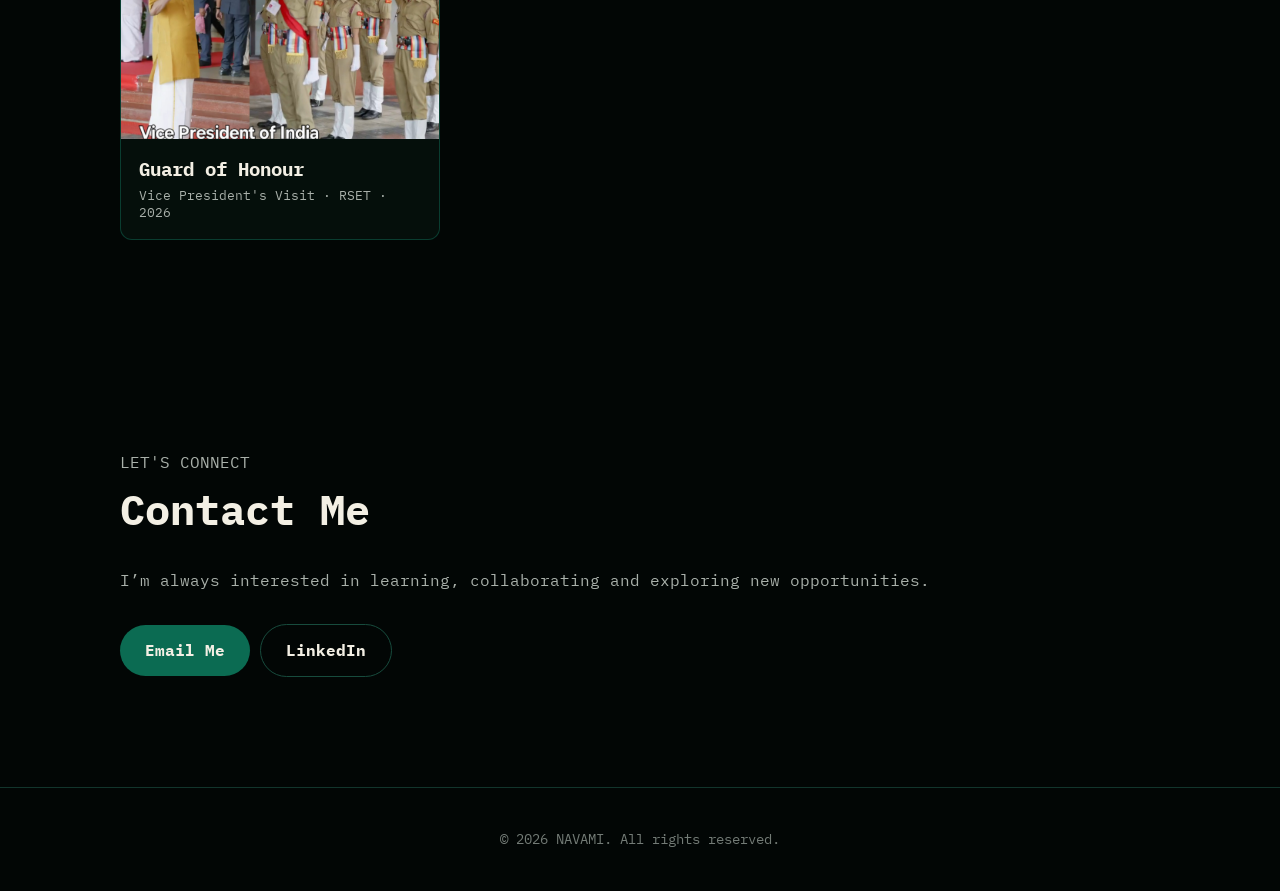
==== commit fc1fd063: "Add files via upload" ====
--- a/index.html
+++ b/index.html
@@ -181,12 +181,16 @@
 
     <span class="course-status">
         Gold Category · 90% Score · May 2026
+<button class="certificate-btn" type="button"
+        onclick="openCertificateViewer(0)">
+    Certificate
+</button>
     </span>
 
+   
+
 </div>
 
-
-    </div>
 
 </section>
 
@@ -361,6 +365,5 @@
 
 
     <script src="script.js"></script>
-
 </body>
-</html>
+</html>
--- a/style.css
+++ b/style.css
@@ -663,4 +663,41 @@
 
 
 
-
+.certificate-photos {
+    display: flex;
+    gap: 15px;
+    margin-top: 20px;
+    flex-wrap: wrap;
+}
+
+.certificate-photos img {
+    width: 100%;
+    max-width: 220px;
+    height: 150px;
+    object-fit: contain;
+    border-radius: 8px;
+    background: #ffffff;
+}
+
+.certificate-btn {
+    display: inline-block;
+    margin-top: 18px;
+    padding: 10px 22px;
+    background: transparent;
+    color: #F3EFE4;
+    border: 1px solid #0B6B52;
+    border-radius: 6px;
+    font-family: inherit;
+    font-size: 13px;
+    cursor: pointer;
+    transition: 0.3s ease;
+}
+
+.certificate-btn:hover {
+    background: #0B6B52;
+    color: #ffffff;
+    box-shadow: 0 0 12px rgba(11, 107, 82, 0.4);
+}
+
+
+
